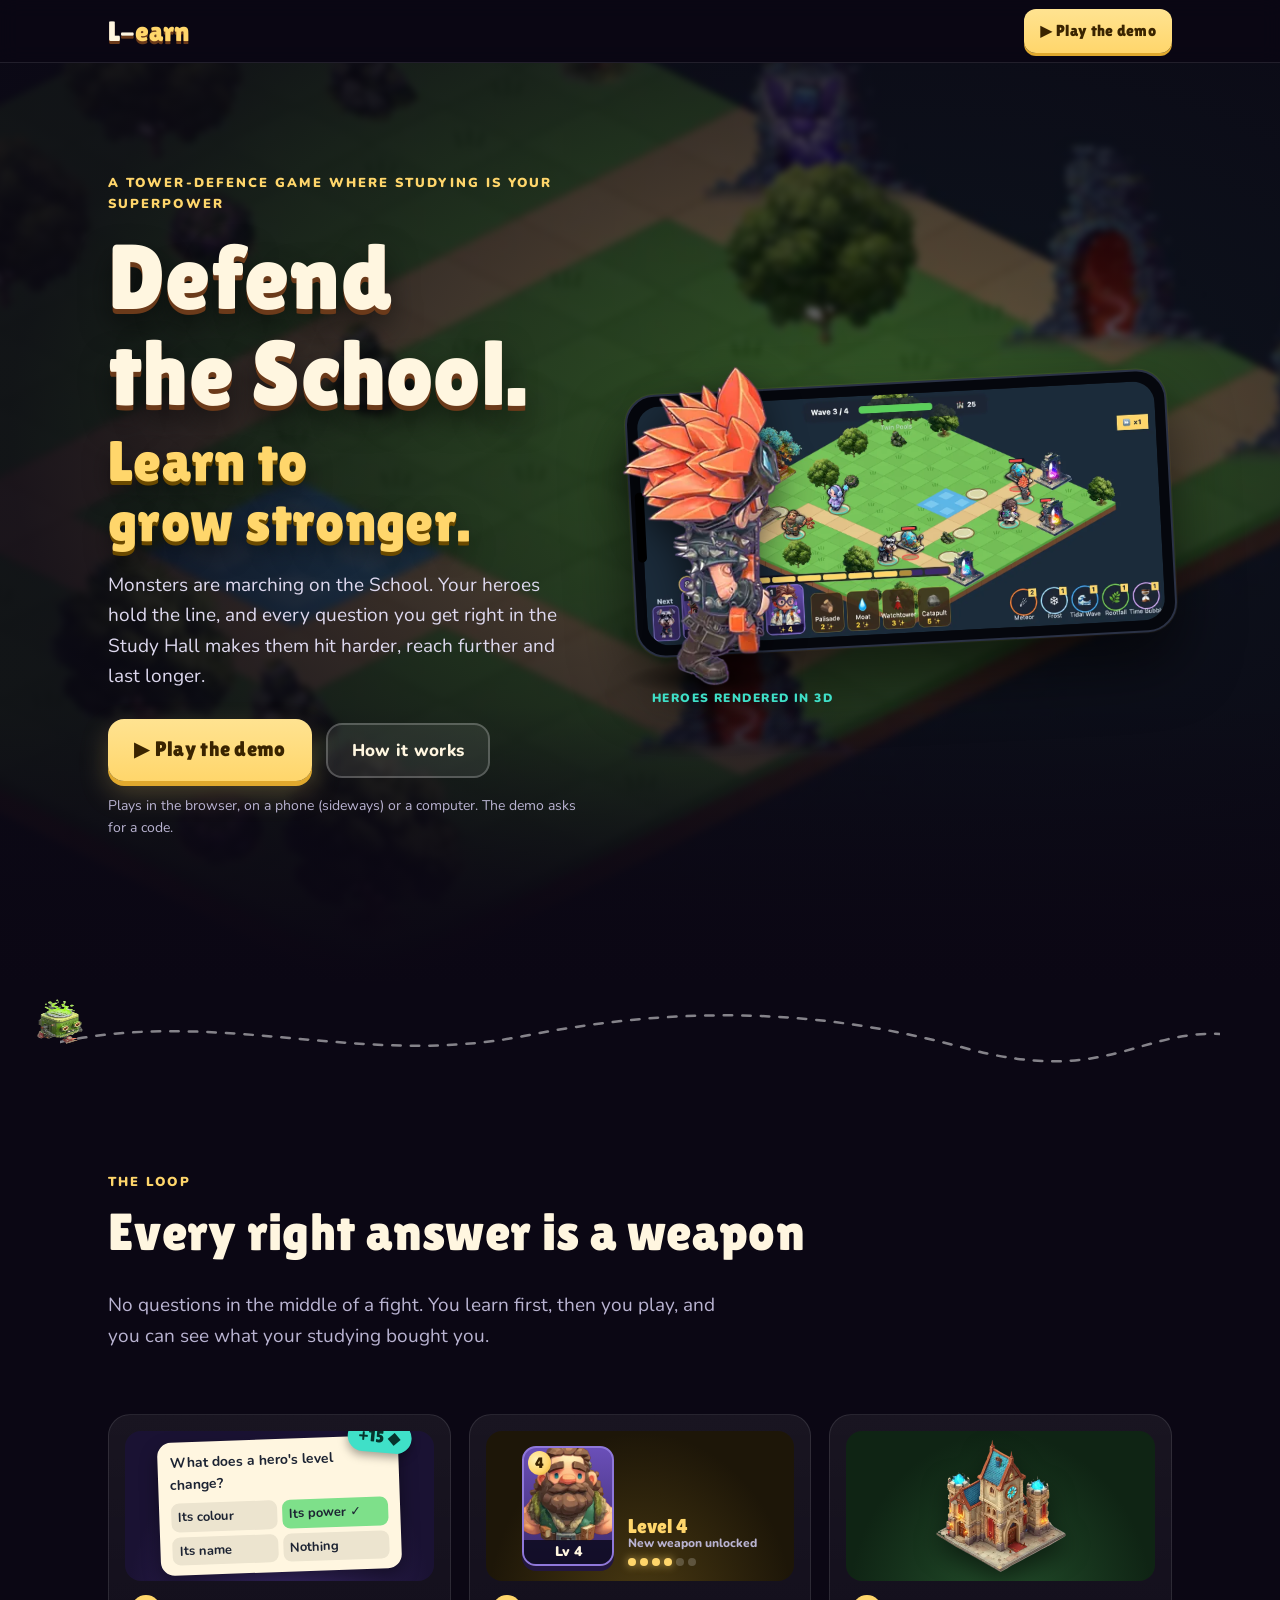
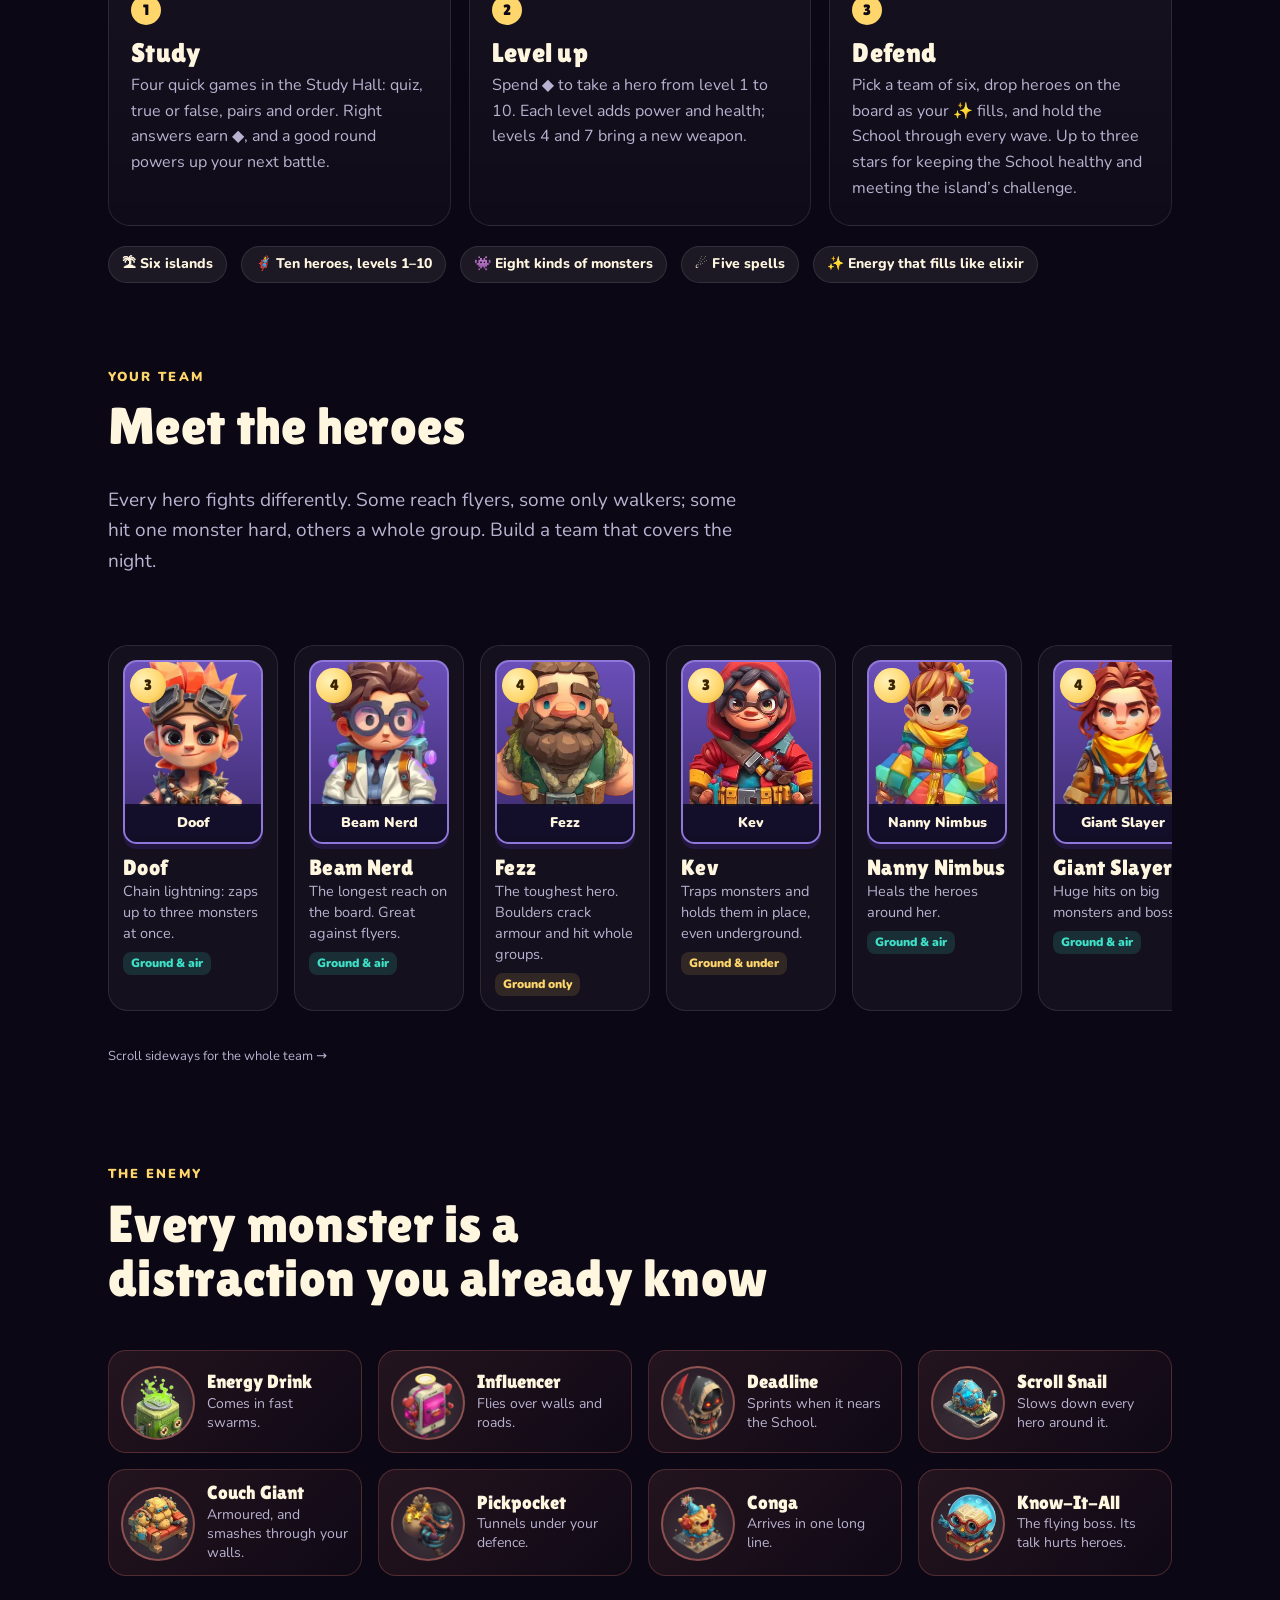
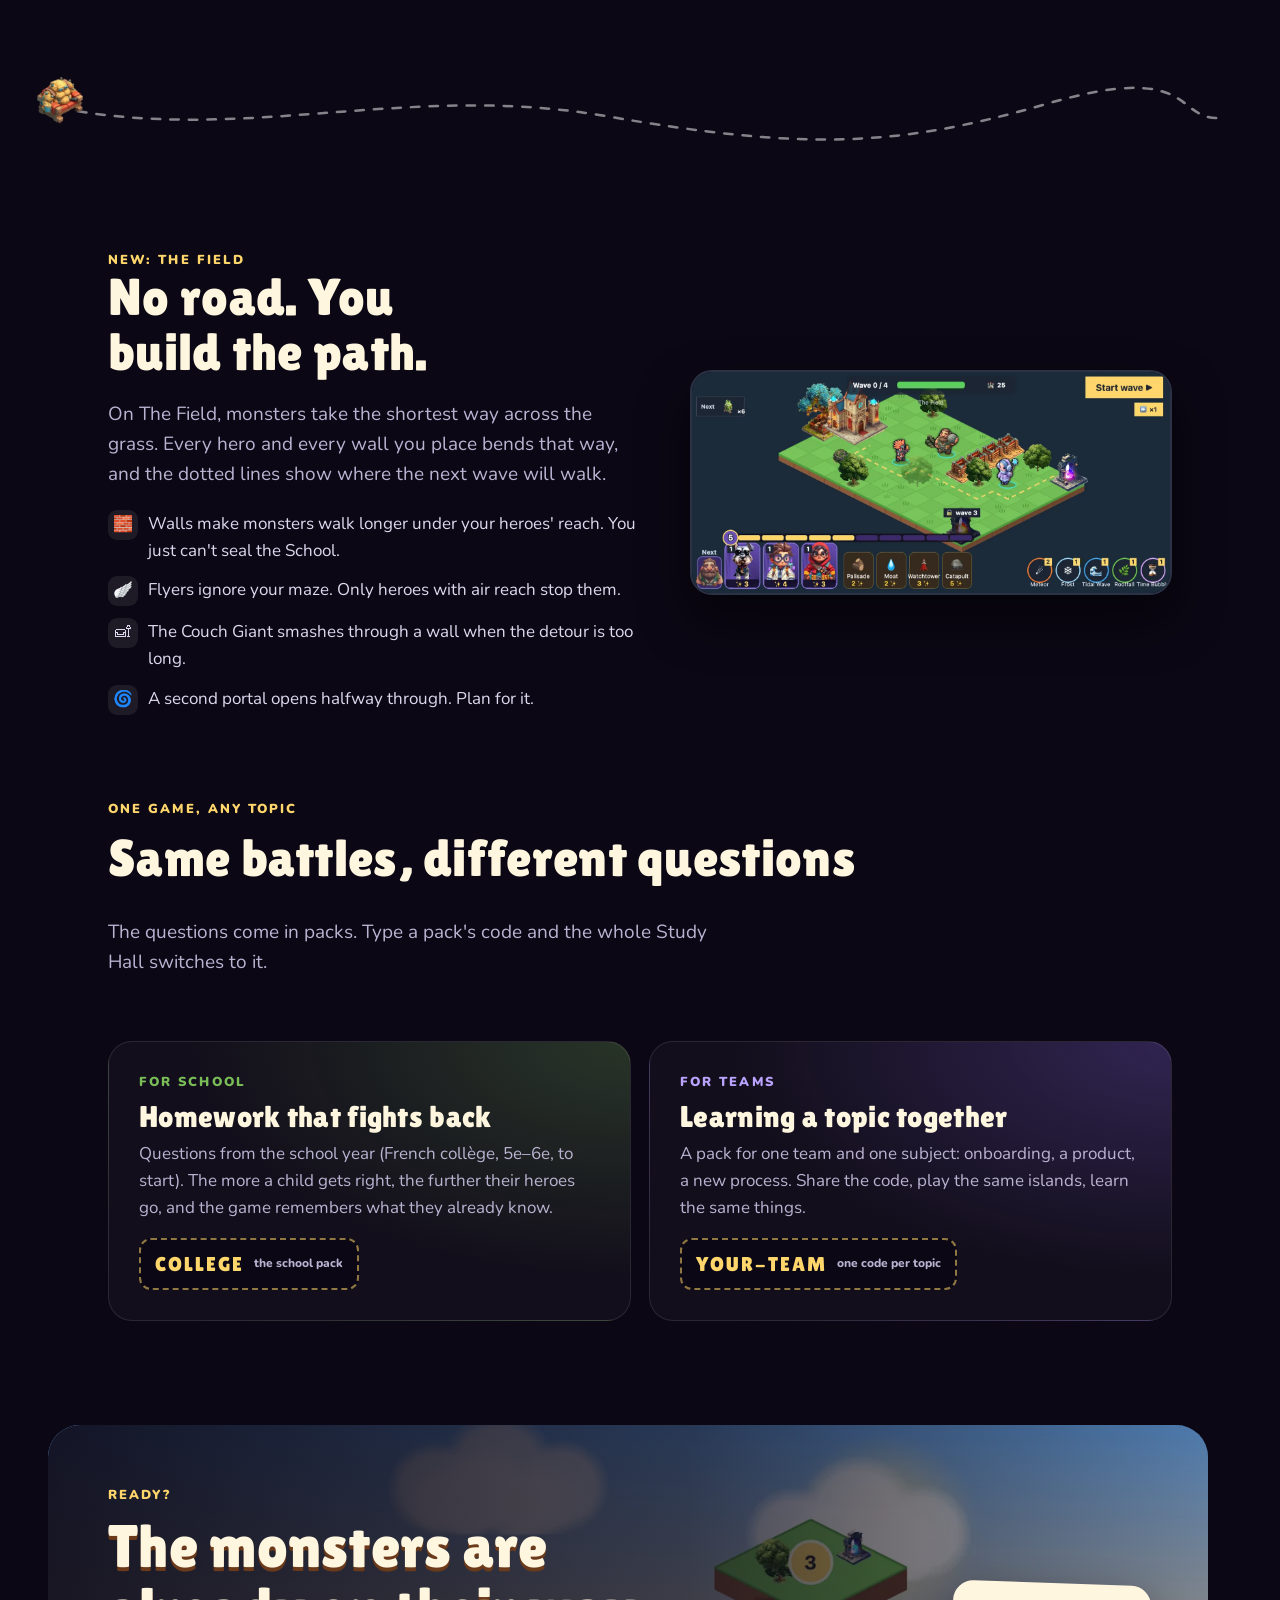
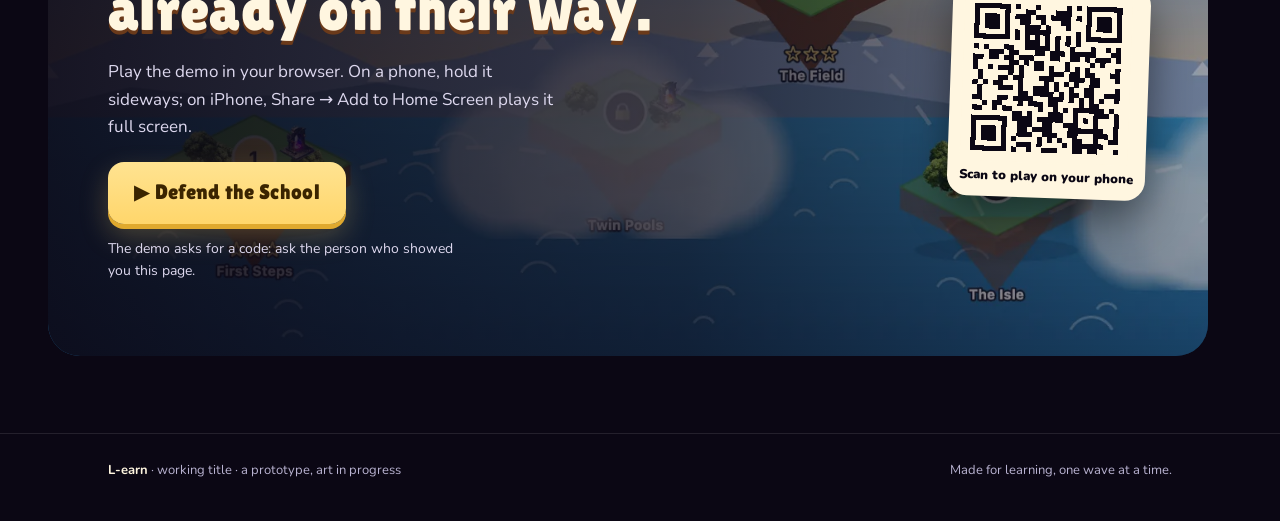
==== welcome/index.html @ 2624ddac "Publish 55d7682" ====
<!doctype html>
<html lang="en">
<head>
<meta charset="utf-8">
<meta name="viewport" content="width=device-width, initial-scale=1, viewport-fit=cover">
<title>L-earn</title>
<meta name="description" content="A tower-defence game where studying is your superpower: answer questions, level up your heroes, defend the School.">
<meta name="theme-color" content="#0b0714">
<meta property="og:title" content="L-earn · Defend the School">
<meta property="og:description" content="A tower-defence game where every right answer makes your heroes stronger.">
<meta property="og:image" content="https://snluthi.github.io/l-earn-play/welcome/img/battle.webp">
<meta property="og:type" content="website">
<link rel="icon" href="../icons/icon-192.png">
<link rel="apple-touch-icon" href="../icons/icon-180.png">
<link rel="preconnect" href="https://fonts.googleapis.com">
<link rel="preconnect" href="https://fonts.gstatic.com" crossorigin>
<link rel="stylesheet" href="https://fonts.googleapis.com/css2?family=Lilita+One&family=Nunito:wght@400;600;800;900&display=swap">
<style>
:root {
  color-scheme: dark;
  --night: #0b0714; --plum: #170e2c; --plum-2: #22163f; --panel: rgba(29, 36, 51, .86); --line: rgba(255, 255, 255, .1);
  --gold: #ffd66b; --gold-deep: #e0a92e; --cream: #fff6e0; --muted: #b9b3d1; --violet: #6a4fb8; --violet-deep: #3b2a6b;
  --teal: #3fe0c8; --coral: #ff8a7a; --grass: #79bd57;
  --display: 'Lilita One', 'Arial Rounded MT Bold', 'Trebuchet MS', system-ui, sans-serif;
  --body: 'Nunito', system-ui, -apple-system, 'Segoe UI', sans-serif;
  --gutter: clamp(16px, 4vw, 48px);
  --max: 1160px;
}
* { box-sizing: border-box; }
html { scroll-behavior: smooth; }
body { margin: 0; background: var(--night); color: var(--cream); font-family: var(--body); font-size: 17px; line-height: 1.6; -webkit-font-smoothing: antialiased; overflow-x: hidden; }
img { max-width: 100%; display: block; }
a { color: inherit; }
:focus-visible { outline: 3px solid var(--teal); outline-offset: 3px; border-radius: 8px; }
.wrap { max-width: var(--max); margin: 0 auto; padding-inline: var(--gutter); }
h1, h2, h3 { font-family: var(--display); font-weight: 400; letter-spacing: .3px; line-height: 1.05; margin: 0; text-wrap: balance; }
h2 { font-size: clamp(32px, 5vw, 52px); }
.eyebrow { font-size: 13px; font-weight: 900; letter-spacing: .16em; text-transform: uppercase; color: var(--gold); }
.lede { color: var(--muted); max-width: 58ch; font-size: clamp(16px, 1.6vw, 19px); }

/* Buttons: the game's gold button with its pressed edge. */
.btn { display: inline-flex; align-items: center; gap: 10px; font-family: var(--display); font-size: 21px; letter-spacing: .3px; color: #3a2400; text-decoration: none;
       background: linear-gradient(#ffe391, var(--gold)); border-radius: 16px; padding: 14px 26px; box-shadow: 0 5px 0 var(--gold-deep), 0 12px 28px rgba(255, 214, 107, .25); transition: transform .12s, box-shadow .12s; }
.btn:hover { transform: translateY(-2px); box-shadow: 0 7px 0 var(--gold-deep), 0 16px 32px rgba(255, 214, 107, .32); }
.btn:active { transform: translateY(3px); box-shadow: 0 2px 0 var(--gold-deep); }
.btn.ghost { background: rgba(255, 255, 255, .08); color: var(--cream); box-shadow: inset 0 0 0 2px rgba(255, 255, 255, .22); font-family: var(--body); font-weight: 800; font-size: 17px; }
.btn.ghost:hover { background: rgba(255, 255, 255, .14); }
.btn.small { font-size: 16px; padding: 9px 16px; border-radius: 12px; box-shadow: 0 3px 0 var(--gold-deep); }

/* Top bar */
.bar { position: sticky; top: env(safe-area-inset-top, 0px); z-index: 20; background: rgba(11, 7, 20, .72); backdrop-filter: blur(10px); -webkit-backdrop-filter: blur(10px); border-bottom: 1px solid var(--line); }
.bar .wrap { display: flex; align-items: center; justify-content: space-between; height: 62px; }
.logo { font-family: var(--display); font-size: 28px; color: var(--cream); text-decoration: none; text-shadow: 0 3px 0 #6b3a1a; }
.logo span { color: var(--gold); }

/* Hero */
.hero { position: relative; overflow: hidden; isolation: isolate; }
.hero::before { content: ''; position: absolute; inset: -20px; z-index: -2; background: url(img/world.webp) center 30% / cover; filter: blur(3px) saturate(1.1) brightness(.5); transform: scale(1.04); }
.hero::after { content: ''; position: absolute; inset: 0; z-index: -1; background: radial-gradient(ellipse at 70% 40%, rgba(11, 7, 20, .1), rgba(11, 7, 20, .85) 70%), linear-gradient(to bottom, transparent 70%, var(--night)); }
.hero .wrap { display: grid; grid-template-columns: minmax(0, 1fr) minmax(0, 1.15fr); gap: clamp(24px, 4vw, 56px); align-items: center; padding-block: clamp(48px, 9vw, 110px) clamp(72px, 10vw, 130px); }
.hero h1 { font-size: clamp(46px, 7.4vw, 92px); color: var(--cream); text-shadow: 0 5px 0 #6b3a1a, 0 14px 30px rgba(0, 0, 0, .55); }
.hero h1 em { font-style: normal; color: var(--gold); display: block; font-size: .62em; margin-top: .18em; text-shadow: 0 4px 0 #6b4a00, 0 10px 24px rgba(0, 0, 0, .5); }
.hero .lede { margin: 18px 0 28px; color: #ddd8ee; }
.ctas { display: flex; flex-wrap: wrap; gap: 14px; align-items: center; }
.note { margin-top: 14px; font-size: 14px; color: var(--muted); }
.stage { position: relative; }
.device { position: relative; border-radius: 30px; padding: 10px; background: #05070d; border: 2px solid #2b3246; box-shadow: 0 30px 60px rgba(0, 0, 0, .55), 0 0 0 1px rgba(255, 214, 107, .08); transform: rotate(-3deg); }
.device img { border-radius: 22px; width: 100%; height: auto; aspect-ratio: 1688 / 780; object-fit: cover; }
.device .notch { position: absolute; left: 4px; top: 50%; width: 9px; height: 70px; transform: translateY(-50%); border-radius: 6px; background: #000; }
.turn { position: absolute; left: -6%; bottom: -16%; width: clamp(110px, 18vw, 210px); aspect-ratio: 300 / 482; filter: drop-shadow(0 16px 18px rgba(0, 0, 0, .55)); }
.turn img { width: 100%; height: 100%; object-fit: contain; object-position: bottom; }
.turn::after { content: ''; position: absolute; left: 12%; right: 12%; bottom: -2%; height: 9%; border-radius: 50%; background: radial-gradient(rgba(0, 0, 0, .55), transparent 70%); z-index: -1; }
.badge3d { position: absolute; left: 4%; bottom: -24%; font-size: 12px; font-weight: 900; letter-spacing: .12em; text-transform: uppercase; color: var(--teal); white-space: nowrap; }

/* The monster route between sections: a dotted path, an Energy Drink walking it. */
.route { position: relative; height: 90px; margin-block: 8px; }
.route svg { position: absolute; inset: 0; width: 100%; height: 100%; }
.route path { fill: none; stroke: rgba(255, 255, 255, .5); stroke-width: 2.5; stroke-dasharray: 7 9; stroke-linecap: round; }
.route .walker { position: absolute; top: 50%; left: 0; width: 46px; transform: translate(-50%, -78%); animation: walk 14s linear infinite; }
.route .walker img { animation: hop .5s ease-in-out infinite alternate; }
@keyframes walk { from { left: -5%; } to { left: 105%; } }
@keyframes hop { from { transform: translateY(0) rotate(-4deg); } to { transform: translateY(-6px) rotate(4deg); } }

section { padding-block: clamp(40px, 7vw, 84px); }
section, #top { scroll-margin-top: 70px; }
.head { display: grid; gap: 12px; margin-bottom: clamp(26px, 4vw, 44px); }

/* The loop */
.loop { display: grid; grid-template-columns: repeat(3, minmax(0, 1fr)); gap: 18px; counter-reset: step; }
.step { position: relative; background: linear-gradient(180deg, rgba(255, 255, 255, .06), rgba(255, 255, 255, .02)); border: 1px solid var(--line); border-radius: 22px; padding: 22px 22px 24px; overflow: hidden; }
.step .num { font-family: var(--display); font-size: 15px; color: var(--night); background: var(--gold); width: 30px; height: 30px; border-radius: 50%; display: grid; place-items: center; }
.step h3 { font-size: 27px; margin: 14px 0 6px; }
.step p { margin: 0; color: var(--muted); font-size: 16px; }
.step .art { height: 150px; margin: -6px -6px 14px; border-radius: 16px; display: grid; place-items: center; position: relative; overflow: hidden; }
.art.study { background: radial-gradient(ellipse at 50% 120%, #3b2a6b, #1a1233 70%); }
.art.level { background: radial-gradient(ellipse at 50% 120%, #4a3a12, #1d1608 70%); }
.art.defend { background: radial-gradient(ellipse at 50% 120%, #24502c, #0f2414 70%); }
.qcard { position: relative; width: 78%; background: var(--cream); color: #1d2433; border-radius: 14px; padding: 10px 12px; box-shadow: 0 8px 18px rgba(0, 0, 0, .4); transform: rotate(-2deg); font-size: 13px; }
.qcard b { display: block; font-size: 14px; margin-bottom: 6px; }
.qcard .opts { display: grid; grid-template-columns: 1fr 1fr; gap: 5px; }
.qcard .opts span { background: #ece4cf; border-radius: 8px; padding: 4px 7px; font-weight: 700; }
.qcard .opts .ok { background: #7ee08a; }
.gain { position: absolute; right: -14px; top: -14px; font-family: var(--display); font-size: 17px; color: #06332c; background: var(--teal); border-radius: 999px; padding: 2px 11px; transform: rotate(7deg); box-shadow: 0 4px 10px rgba(0, 0, 0, .35); }
.lvl { display: flex; align-items: flex-end; gap: 14px; }
.lvl .card { width: 92px; }
.pips { display: flex; gap: 4px; margin-top: 8px; }
.pips i { width: 8px; height: 8px; border-radius: 50%; background: rgba(255, 255, 255, .2); }
.pips i.on { background: var(--gold); box-shadow: 0 0 8px rgba(255, 214, 107, .7); }
.up { font-family: var(--display); color: var(--gold); font-size: 20px; line-height: 1.1; }
.up small { display: block; font-family: var(--body); font-weight: 800; font-size: 12px; color: var(--muted); }
.art.defend img { height: 132px; width: auto; filter: drop-shadow(0 10px 12px rgba(0, 0, 0, .5)); }
.facts { display: flex; flex-wrap: wrap; gap: 10px 14px; margin-top: 20px; }
.chip { display: inline-flex; align-items: center; gap: 7px; font-size: 14px; font-weight: 800; background: rgba(255, 255, 255, .07); border: 1px solid var(--line); border-radius: 999px; padding: 6px 13px; }

/* Cards, as in the game: portrait in a violet frame, ✨ cost gem, level band. */
.card { position: relative; aspect-ratio: 64 / 84; border-radius: 14px; background: linear-gradient(#6a4fb8, #3b2a6b); border: 2.5px solid #8f78da; overflow: hidden; box-shadow: 0 5px 0 #22163f; }
.card img { position: absolute; left: 50%; bottom: 20%; height: 86%; width: auto; max-width: none; transform: translateX(-50%); }
.card .band { position: absolute; left: 0; right: 0; bottom: 0; height: 21%; background: rgba(12, 10, 30, .86); display: grid; place-items: center; font-weight: 900; font-size: clamp(11px, 1.1vw, 14px); }
.card .gem { position: absolute; left: 4%; top: 3%; width: 26%; aspect-ratio: 1; border-radius: 50%; background: radial-gradient(circle at 35% 35%, #fff2b8, var(--gold) 60%, var(--gold-deep)); color: #3a2400; font-family: var(--display); display: grid; place-items: center; font-size: clamp(11px, 1.2vw, 15px); z-index: 1; }

/* Heroes rail */
.rail { display: grid; grid-auto-flow: column; grid-auto-columns: minmax(170px, 1fr); gap: 16px; overflow-x: auto; scroll-snap-type: x mandatory; padding: 6px 2px 22px; scrollbar-width: thin; scrollbar-color: var(--violet) transparent; }
.hero-card { scroll-snap-align: start; background: rgba(255, 255, 255, .04); border: 1px solid var(--line); border-radius: 20px; padding: 14px; transition: transform .18s, background .18s; }
.hero-card:hover { transform: translateY(-6px); background: rgba(255, 255, 255, .07); }
.hero-card h3 { font-size: 22px; margin: 12px 0 2px; }
.hero-card p { margin: 0; font-size: 14.5px; color: var(--muted); line-height: 1.45; }
.reach { display: inline-block; margin-top: 8px; font-size: 12px; font-weight: 900; border-radius: 8px; padding: 2px 8px; background: rgba(63, 224, 200, .14); color: var(--teal); }
.reach.ground { background: rgba(255, 214, 107, .12); color: var(--gold); }
.hint { font-size: 13px; color: var(--muted); }

/* Monsters */
.monsters { display: grid; grid-template-columns: repeat(4, minmax(0, 1fr)); gap: 16px; }
.mon { display: grid; grid-template-columns: 74px 1fr; gap: 12px; align-items: center; background: linear-gradient(135deg, rgba(255, 138, 122, .1), rgba(255, 138, 122, .02)); border: 1px solid rgba(255, 138, 122, .22); border-radius: 18px; padding: 12px; }
.mon .pic { width: 74px; height: 74px; border-radius: 50%; background: radial-gradient(circle at 50% 70%, rgba(255, 255, 255, .14), rgba(255, 255, 255, .03)); border: 2px solid rgba(255, 138, 122, .45); display: grid; place-items: center; overflow: hidden; }
.mon .pic img { width: 86%; height: 86%; object-fit: contain; }
.mon b { font-family: var(--display); font-weight: 400; font-size: 19px; display: block; line-height: 1.1; }
.mon span { font-size: 14px; color: var(--muted); line-height: 1.35; display: block; margin-top: 3px; }

/* Feature split */
.split { display: grid; grid-template-columns: minmax(0, 1.1fr) minmax(0, 1fr); gap: clamp(24px, 4vw, 56px); align-items: center; }
.split.flip { grid-template-columns: minmax(0, 1fr) minmax(0, 1.1fr); }
.shot { border-radius: 22px; overflow: hidden; border: 2px solid #2b3246; box-shadow: 0 24px 48px rgba(0, 0, 0, .5); }
.shot img { width: 100%; height: auto; aspect-ratio: 1688 / 780; object-fit: cover; }
.ticks { list-style: none; padding: 0; margin: 20px 0 0; display: grid; gap: 12px; }
.ticks li { display: grid; grid-template-columns: 30px 1fr; gap: 10px; align-items: start; color: #ddd8ee; }
.ticks li i { font-style: normal; width: 30px; height: 30px; border-radius: 9px; background: rgba(255, 255, 255, .08); display: grid; place-items: center; font-size: 16px; }

/* Topics */
.topics { display: grid; grid-template-columns: repeat(2, minmax(0, 1fr)); gap: 18px; }
.topic { border-radius: 24px; padding: clamp(20px, 3vw, 30px); border: 1px solid var(--line); position: relative; overflow: hidden; }
.topic.kids { background: radial-gradient(ellipse at 100% 0%, rgba(121, 189, 87, .22), transparent 60%), rgba(255, 255, 255, .03); }
.topic.teams { background: radial-gradient(ellipse at 100% 0%, rgba(106, 79, 184, .35), transparent 60%), rgba(255, 255, 255, .03); }
.topic h3 { font-size: 30px; margin: 8px 0 8px; }
.topic p { color: var(--muted); margin: 0 0 16px; }
.code { display: inline-flex; align-items: center; gap: 10px; font-family: var(--display); font-size: 20px; letter-spacing: 2px; background: var(--night); border: 2px dashed rgba(255, 214, 107, .55); color: var(--gold); border-radius: 12px; padding: 8px 14px; }
.code small { font-family: var(--body); font-weight: 800; letter-spacing: 0; font-size: 12px; color: var(--muted); }

/* Final call */
.final { position: relative; isolation: isolate; overflow: hidden; border-radius: 32px; margin-inline: var(--gutter); margin-block: 20px clamp(40px, 6vw, 80px); max-width: calc(var(--max) - 0px); }
.final::before { content: ''; position: absolute; inset: 0; z-index: -2; background: url(img/map.webp) center / cover; }
.final::after { content: ''; position: absolute; inset: 0; z-index: -1; background: linear-gradient(90deg, rgba(11, 7, 20, .92) 0%, rgba(11, 7, 20, .72) 55%, rgba(11, 7, 20, .35) 100%); }
.final-in { display: grid; grid-template-columns: minmax(0, 1fr) auto; gap: 28px; align-items: center; padding: clamp(28px, 5vw, 60px); }
.final h2 { font-size: clamp(34px, 5.4vw, 60px); text-shadow: 0 4px 0 #6b3a1a; }
.final p { color: #ddd8ee; max-width: 46ch; }
.qr { background: var(--cream); color: var(--night); border-radius: 20px; padding: 12px 12px 10px; text-align: center; box-shadow: 0 18px 40px rgba(0, 0, 0, .45); transform: rotate(2deg); }
.qr img { width: 168px; height: 168px; image-rendering: pixelated; }
.qr span { display: block; font-weight: 900; font-size: 13px; margin-top: 4px; }
footer { color: var(--muted); font-size: 13px; padding-block: 26px 40px; border-top: 1px solid var(--line); }
footer .wrap { display: flex; flex-wrap: wrap; gap: 8px 20px; justify-content: space-between; }

@media (max-width: 900px) {
  .hero .wrap, .split, .split.flip, .final-in { grid-template-columns: minmax(0, 1fr); }
  .stage { margin: 10px 4% 70px; }
  .loop { grid-template-columns: minmax(0, 1fr); }
  .monsters { grid-template-columns: repeat(2, minmax(0, 1fr)); }
  .topics { grid-template-columns: minmax(0, 1fr); }
  .final-in { text-align: left; }
  .qr { justify-self: start; }
  .split .shot { order: -1; }
}
@media (max-width: 520px) {
  body { font-size: 16px; }
  .hero .wrap { padding-bottom: 36px; }
  .stage { margin-bottom: 52px; }
  .route { height: 70px; }
  .mon { grid-template-columns: minmax(0, 1fr); justify-items: center; align-content: start; text-align: center; padding: 14px 10px; }
  .mon .pic { width: 64px; height: 64px; }
  .rail { grid-auto-columns: 62%; }
  .bar .btn.small { font-size: 14px; padding: 8px 12px; }
  .device { transform: rotate(-2deg); }
}
@media (prefers-reduced-motion: reduce) {
  html { scroll-behavior: auto; }
  .route .walker, .route .walker img { animation: none; }
  .route .walker { left: 50%; }
  .btn, .hero-card { transition: none; }
}
</style>
</head>
<body>

<header class="bar">
  <div class="wrap">
    <a class="logo" href="#top" aria-label="L-earn, back to top">L-<span>earn</span></a>
    <a class="btn small" href="../">▶ Play the demo</a>
  </div>
</header>

<main id="top">
  <div class="hero">
    <div class="wrap">
      <div>
        <div class="eyebrow">A tower-defence game where studying is your superpower</div>
        <h1 style="margin-top:14px">Defend the School.<em>Learn to grow stronger.</em></h1>
        <p class="lede">Monsters are marching on the School. Your heroes hold the line, and every question you get right in the Study Hall makes them hit harder, reach further and last longer.</p>
        <div class="ctas">
          <a class="btn" href="../">▶ Play the demo</a>
          <a class="btn ghost" href="#loop">How it works</a>
        </div>
        <p class="note">Plays in the browser, on a phone (sideways) or a computer. The demo asks for a code.</p>
      </div>
      <div class="stage">
        <div class="device"><span class="notch"></span><img src="img/battle.webp" alt="A battle on Twin Pools: the School and the Tree of Knowledge on the left, heroes on the road, monsters coming out of two portals, hero cards and spells along the bottom" width="1400" height="647"></div>
        <div class="turn" aria-hidden="true"><img id="doof" src="img/doof_045.webp" alt=""></div>
        <div class="badge3d">Heroes rendered in 3D</div>
      </div>
    </div>
  </div>

  <div class="route wrap" aria-hidden="true">
    <svg viewBox="0 0 1000 90" preserveAspectRatio="none"><path d="M0 52 C 140 18, 260 78, 400 46 S 660 20, 780 58 S 930 40, 1000 44"/></svg>
    <div class="walker"><img src="img/mon_energydrink.webp" alt="" width="46" height="46"></div>
  </div>

  <section id="loop">
    <div class="wrap">
      <div class="head">
        <div class="eyebrow">The loop</div>
        <h2>Every right answer is a weapon</h2>
        <p class="lede">No questions in the middle of a fight. You learn first, then you play, and you can see what your studying bought you.</p>
      </div>
      <div class="loop">
        <article class="step">
          <div class="art study" aria-hidden="true">
            <div class="qcard"><span class="gain">+15 ◆</span><b>What does a hero's level change?</b><div class="opts"><span>Its colour</span><span class="ok">Its power ✓</span><span>Its name</span><span>Nothing</span></div></div>
          </div>
          <span class="num">1</span>
          <h3>Study</h3>
          <p>Four quick games in the Study Hall: quiz, true or false, pairs and order. Right answers earn ◆, and a good round powers up your next battle.</p>
        </article>
        <article class="step">
          <div class="art level" aria-hidden="true">
            <div class="lvl">
              <div class="card"><span class="gem">4</span><img src="img/card_fezz.webp" alt=""><span class="band">Lv 4</span></div>
              <div><div class="up">Level 4<small>New weapon unlocked</small></div><div class="pips"><i class="on"></i><i class="on"></i><i class="on"></i><i class="on"></i><i></i><i></i></div></div>
            </div>
          </div>
          <span class="num">2</span>
          <h3>Level up</h3>
          <p>Spend ◆ to take a hero from level 1 to 10. Each level adds power and health; levels 4 and 7 bring a new weapon.</p>
        </article>
        <article class="step">
          <div class="art defend" aria-hidden="true"><img src="img/school.webp" alt=""></div>
          <span class="num">3</span>
          <h3>Defend</h3>
          <p>Pick a team of six, drop heroes on the board as your ✨ fills, and hold the School through every wave. Up to three stars for keeping the School healthy and meeting the island’s challenge.</p>
        </article>
      </div>
      <div class="facts">
        <span class="chip">🏝 Six islands</span><span class="chip">🦸 Ten heroes, levels 1–10</span><span class="chip">👾 Eight kinds of monsters</span><span class="chip">☄ Five spells</span><span class="chip">✨ Energy that fills like elixir</span>
      </div>
    </div>
  </section>

  <section id="heroes" style="padding-top:0">
    <div class="wrap">
      <div class="head">
        <div class="eyebrow">Your team</div>
        <h2>Meet the heroes</h2>
        <p class="lede">Every hero fights differently. Some reach flyers, some only walkers; some hit one monster hard, others a whole group. Build a team that covers the night.</p>
      </div>
      <div class="rail" tabindex="0" aria-label="Heroes, scroll sideways">
        <article class="hero-card"><div class="card"><span class="gem">3</span><img src="img/card_doof.webp" alt=""><span class="band">Doof</span></div><h3>Doof</h3><p>Chain lightning: zaps up to three monsters at once.</p><span class="reach">Ground &amp; air</span></article>
        <article class="hero-card"><div class="card"><span class="gem">4</span><img src="img/card_beamnerd.webp" alt=""><span class="band">Beam Nerd</span></div><h3>Beam Nerd</h3><p>The longest reach on the board. Great against flyers.</p><span class="reach">Ground &amp; air</span></article>
        <article class="hero-card"><div class="card"><span class="gem">4</span><img src="img/card_fezz.webp" alt=""><span class="band">Fezz</span></div><h3>Fezz</h3><p>The toughest hero. Boulders crack armour and hit whole groups.</p><span class="reach ground">Ground only</span></article>
        <article class="hero-card"><div class="card"><span class="gem">3</span><img src="img/card_kev.webp" alt=""><span class="band">Kev</span></div><h3>Kev</h3><p>Traps monsters and holds them in place, even underground.</p><span class="reach ground">Ground &amp; under</span></article>
        <article class="hero-card"><div class="card"><span class="gem">3</span><img src="img/card_nannynimbus.webp" alt=""><span class="band">Nanny Nimbus</span></div><h3>Nanny Nimbus</h3><p>Heals the heroes around her.</p><span class="reach">Ground &amp; air</span></article>
        <article class="hero-card"><div class="card"><span class="gem">4</span><img src="img/card_giantslayer.webp" alt=""><span class="band">Giant Slayer</span></div><h3>Giant Slayer</h3><p>Huge hits on big monsters and bosses.</p><span class="reach">Ground &amp; air</span></article>
        <article class="hero-card"><div class="card"><span class="gem">3</span><img src="img/card_winter.webp" alt=""><span class="band">Winter</span></div><h3>Winter</h3><p>Slows and freezes everything she hits.</p><span class="reach">Ground &amp; air</span></article>
        <article class="hero-card"><div class="card"><span class="gem">4</span><img src="img/card_strikedude.webp" alt=""><span class="band">Strike Dude</span></div><h3>Strike Dude</h3><p>Bowls through a whole line of monsters.</p><span class="reach ground">Ground only</span></article>
        <article class="hero-card"><div class="card"><span class="gem">3</span><img src="img/card_luna.webp" alt=""><span class="band">Luna</span></div><h3>Luna</h3><p>Fast, tough bites up close, and she digs after tunnellers.</p><span class="reach ground">Ground &amp; under</span></article>
      </div>
      <p class="hint">Scroll sideways for the whole team →</p>
    </div>
  </section>

  <section id="monsters" style="padding-top:0">
    <div class="wrap">
      <div class="head">
        <div class="eyebrow">The enemy</div>
        <h2>Every monster is a distraction you already know</h2>
      </div>
      <div class="monsters">
        <div class="mon"><span class="pic"><img src="img/mon_energydrink.webp" alt=""></span><div><b>Energy Drink</b><span>Comes in fast swarms.</span></div></div>
        <div class="mon"><span class="pic"><img src="img/mon_influencer.webp" alt=""></span><div><b>Influencer</b><span>Flies over walls and roads.</span></div></div>
        <div class="mon"><span class="pic"><img src="img/mon_deadline.webp" alt=""></span><div><b>Deadline</b><span>Sprints when it nears the School.</span></div></div>
        <div class="mon"><span class="pic"><img src="img/mon_scrollsnail.webp" alt=""></span><div><b>Scroll Snail</b><span>Slows down every hero around it.</span></div></div>
        <div class="mon"><span class="pic"><img src="img/mon_couchgiant.webp" alt=""></span><div><b>Couch Giant</b><span>Armoured, and smashes through your walls.</span></div></div>
        <div class="mon"><span class="pic"><img src="img/mon_pickpocket.webp" alt=""></span><div><b>Pickpocket</b><span>Tunnels under your defence.</span></div></div>
        <div class="mon"><span class="pic"><img src="img/mon_conga.webp" alt=""></span><div><b>Conga</b><span>Arrives in one long line.</span></div></div>
        <div class="mon"><span class="pic"><img src="img/mon_knowitall.webp" alt=""></span><div><b>Know-It-All</b><span>The flying boss. Its talk hurts heroes.</span></div></div>
      </div>
    </div>
  </section>

  <div class="route wrap" aria-hidden="true">
    <svg viewBox="0 0 1000 90" preserveAspectRatio="none"><path d="M0 40 C 160 76, 300 14, 470 48 S 720 80, 850 36 S 960 52, 1000 50"/></svg>
    <div class="walker" style="animation-duration:18s; animation-delay:-6s"><img src="img/mon_couchgiant.webp" alt="" width="46" height="46"></div>
  </div>

  <section id="field">
    <div class="wrap split">
      <div>
        <div class="eyebrow">New: The Field</div>
        <h2>No road. You build the path.</h2>
        <p class="lede">On The Field, monsters take the shortest way across the grass. Every hero and every wall you place bends that way, and the dotted lines show where the next wave will walk.</p>
        <ul class="ticks">
          <li><i>🧱</i>Walls make monsters walk longer under your heroes' reach. You just can't seal the School.</li>
          <li><i>🪽</i>Flyers ignore your maze. Only heroes with air reach stop them.</li>
          <li><i>🛋</i>The Couch Giant smashes through a wall when the detour is too long.</li>
          <li><i>🌀</i>A second portal opens halfway through. Plan for it.</li>
        </ul>
      </div>
      <figure class="shot" style="margin:0"><img src="img/field.webp" alt="The Field: heroes and four palisade walls on open grass, with dotted routes showing where monsters will walk around them" width="1400" height="647" loading="lazy"></figure>
    </div>
  </section>

  <section id="topics" style="padding-top:0">
    <div class="wrap">
      <div class="head">
        <div class="eyebrow">One game, any topic</div>
        <h2>Same battles, different questions</h2>
        <p class="lede">The questions come in packs. Type a pack's code and the whole Study Hall switches to it.</p>
      </div>
      <div class="topics">
        <div class="topic kids">
          <div class="eyebrow" style="color:var(--grass)">For school</div>
          <h3>Homework that fights back</h3>
          <p>Questions from the school year (French collège, 5e–6e, to start). The more a child gets right, the further their heroes go, and the game remembers what they already know.</p>
          <span class="code">COLLEGE <small>the school pack</small></span>
        </div>
        <div class="topic teams">
          <div class="eyebrow" style="color:#b9a3ff">For teams</div>
          <h3>Learning a topic together</h3>
          <p>A pack for one team and one subject: onboarding, a product, a new process. Share the code, play the same islands, learn the same things.</p>
          <span class="code">YOUR-TEAM <small>one code per topic</small></span>
        </div>
      </div>
    </div>
  </section>

  <div class="final">
    <div class="final-in">
      <div>
        <div class="eyebrow">Ready?</div>
        <h2 style="margin:10px 0 12px">The monsters are already on their way.</h2>
        <p>Play the demo in your browser. On a phone, hold it sideways; on iPhone, Share → Add to Home Screen plays it full screen.</p>
        <div class="ctas" style="margin-top:22px"><a class="btn" href="../">▶ Defend the School</a></div>
        <p class="note">The demo asks for a code: ask the person who showed you this page.</p>
      </div>
      <div class="qr"><img src="img/qr.png" alt="QR code that opens the L-earn demo" width="168" height="168"><span>Scan to play on your phone</span></div>
    </div>
  </div>
</main>

<footer>
  <div class="wrap"><span><b style="color:var(--cream)">L-earn</b> · working title · a prototype, art in progress</span><span>Made for learning, one wave at a time.</span></div>
</footer>

<script>
// Doof turns on the spot: eight renders of the 3D model, one every 45°.
(function () {
  var img = document.getElementById('doof');
  if (!img || matchMedia('(prefers-reduced-motion: reduce)').matches) return;
  var frames = ['000', '045', '090', '135', '180', '225', '270', '315'].map(function (h) { var i = new Image(); i.src = 'img/doof_' + h + '.webp'; return i.src; });
  var k = 1, paused = false;
  img.parentElement.addEventListener('mouseenter', function () { paused = true; });
  img.parentElement.addEventListener('mouseleave', function () { paused = false; });
  setInterval(function () { if (paused || document.hidden) return; k = (k + 1) % frames.length; img.src = frames[k]; }, 260);
})();
</script>
</body>
</html>
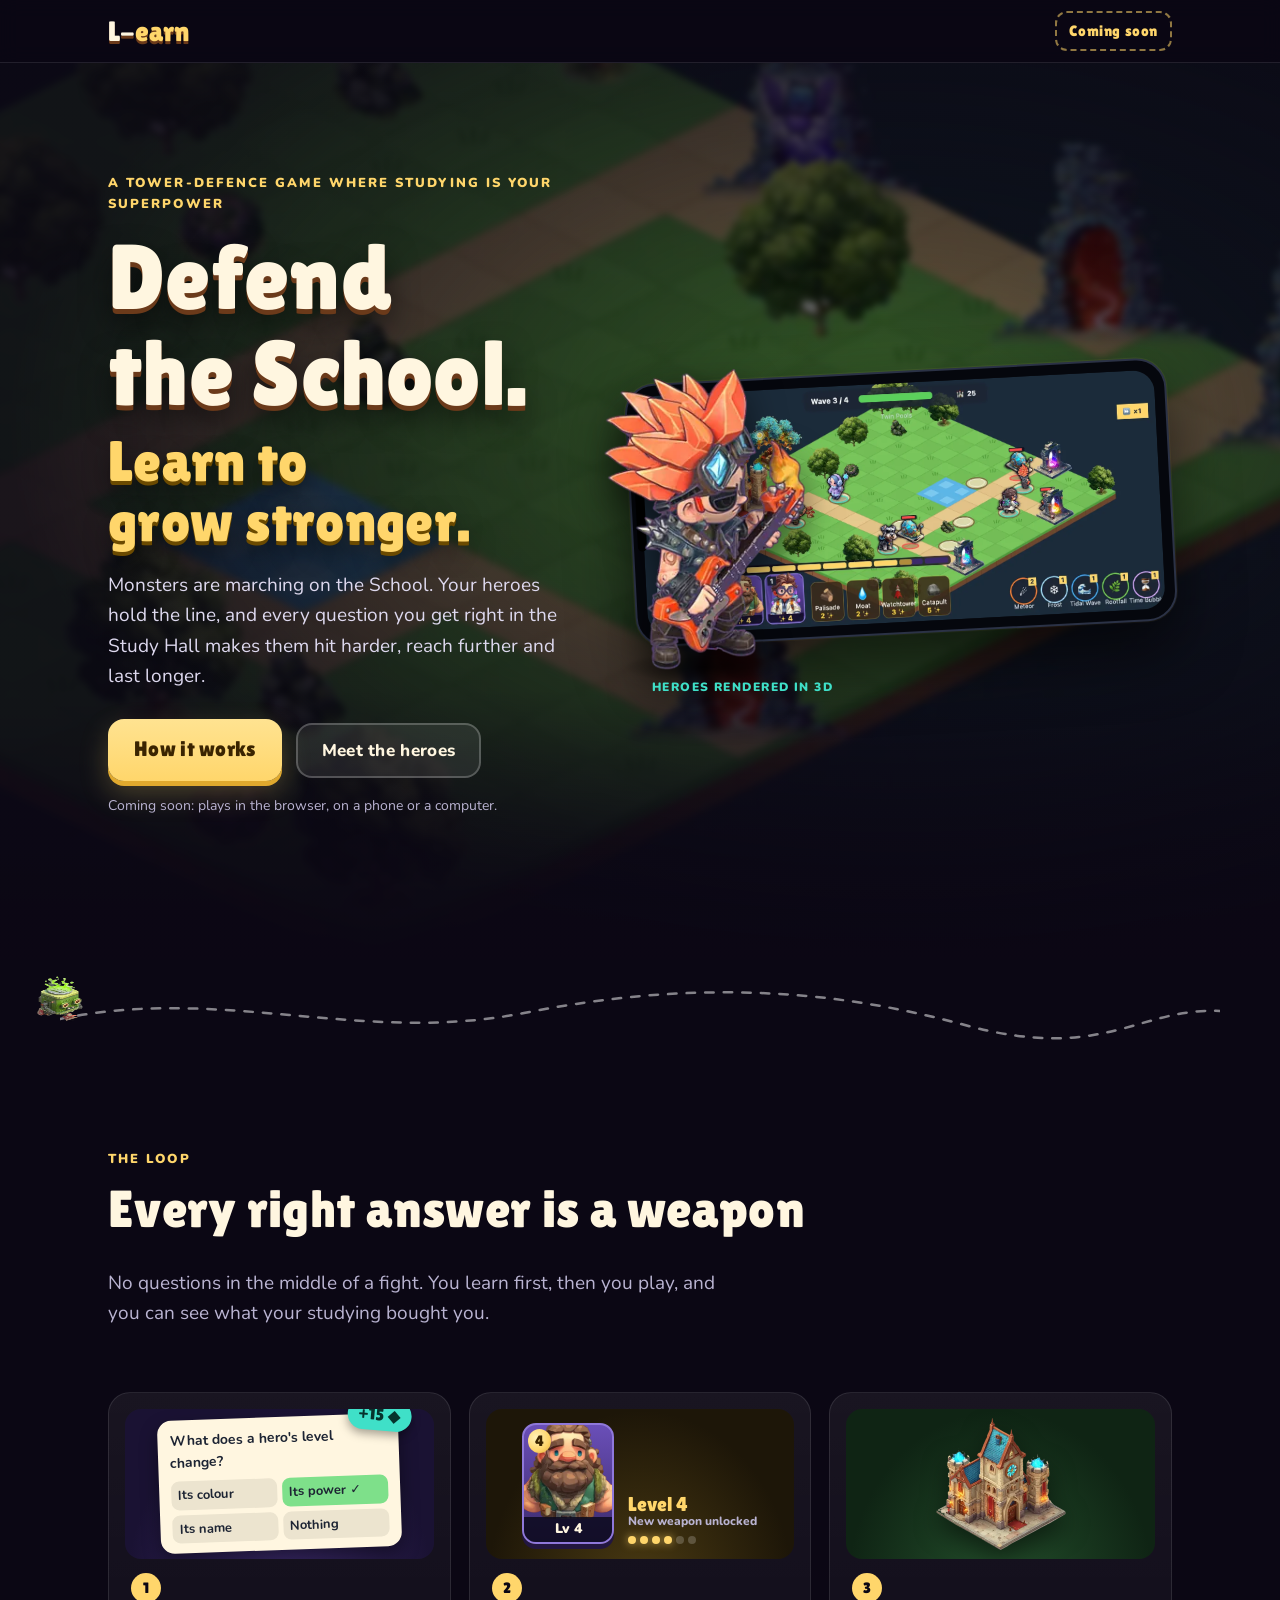
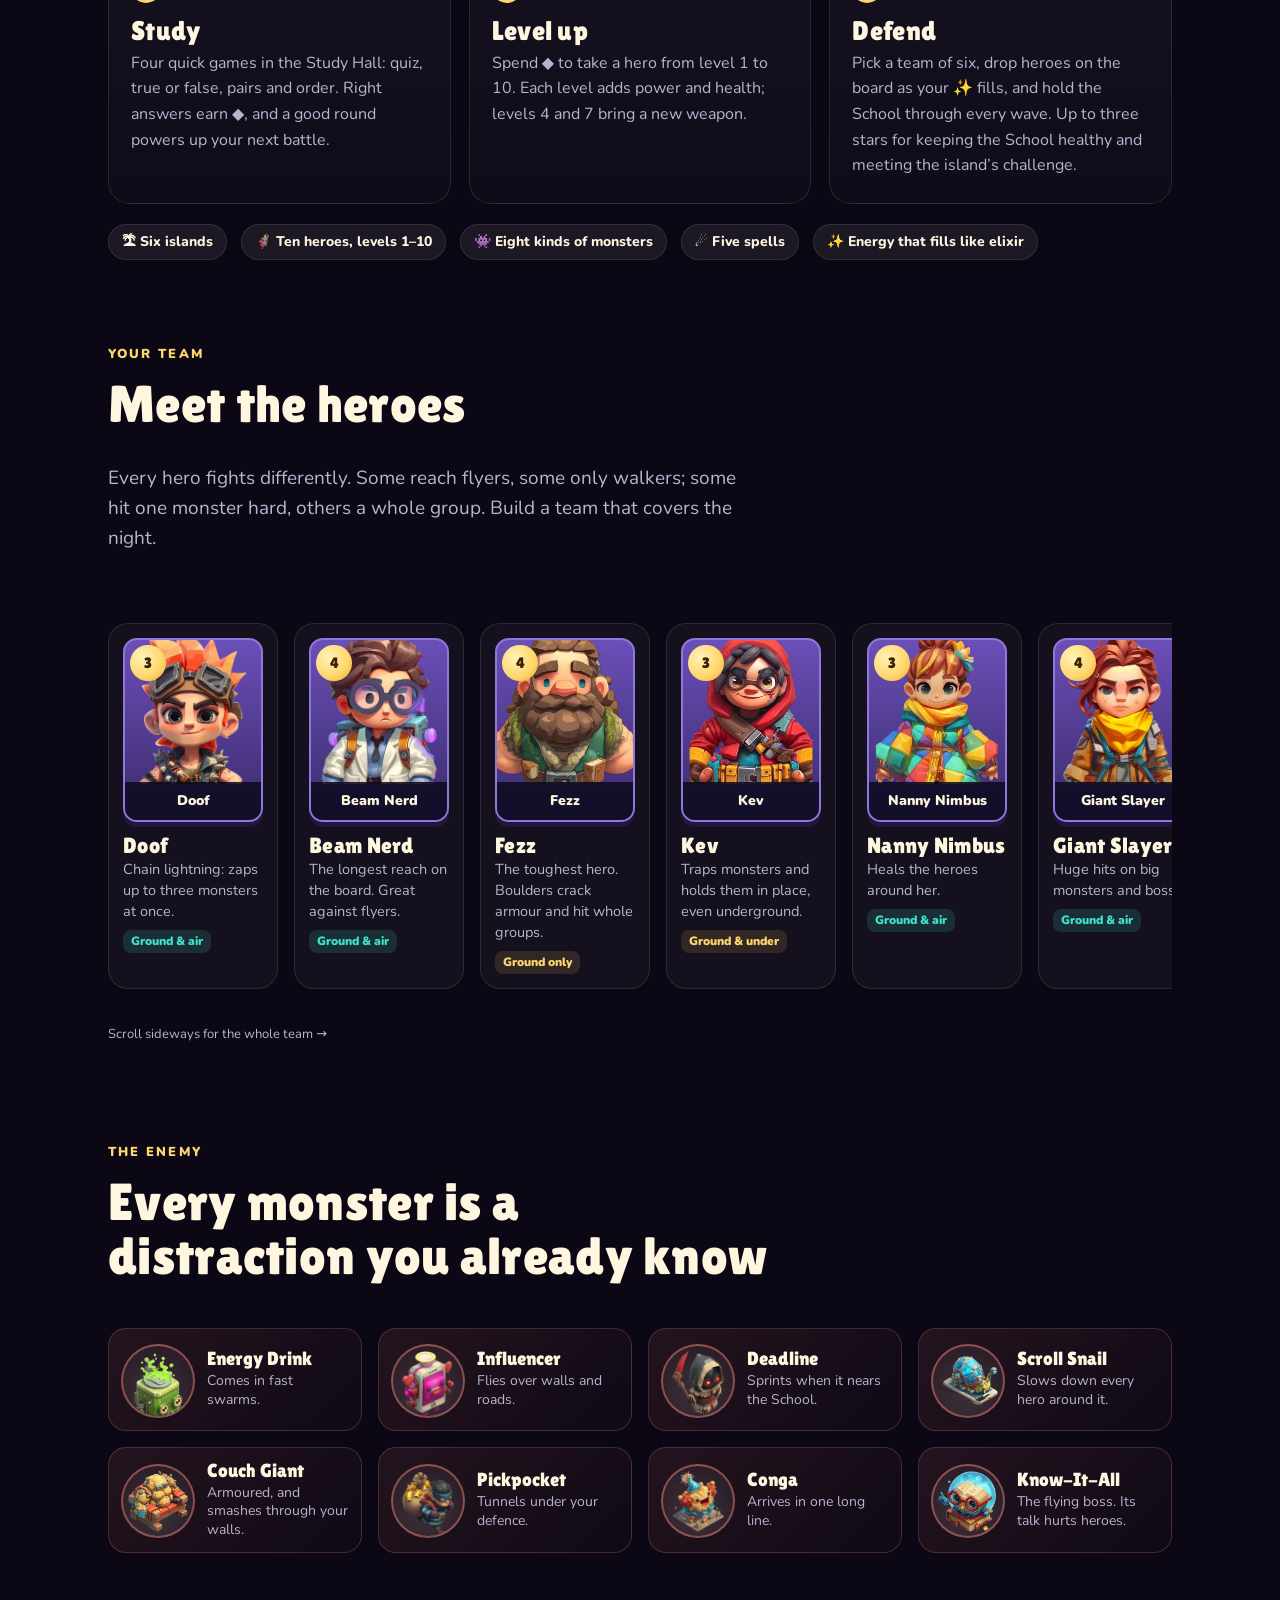
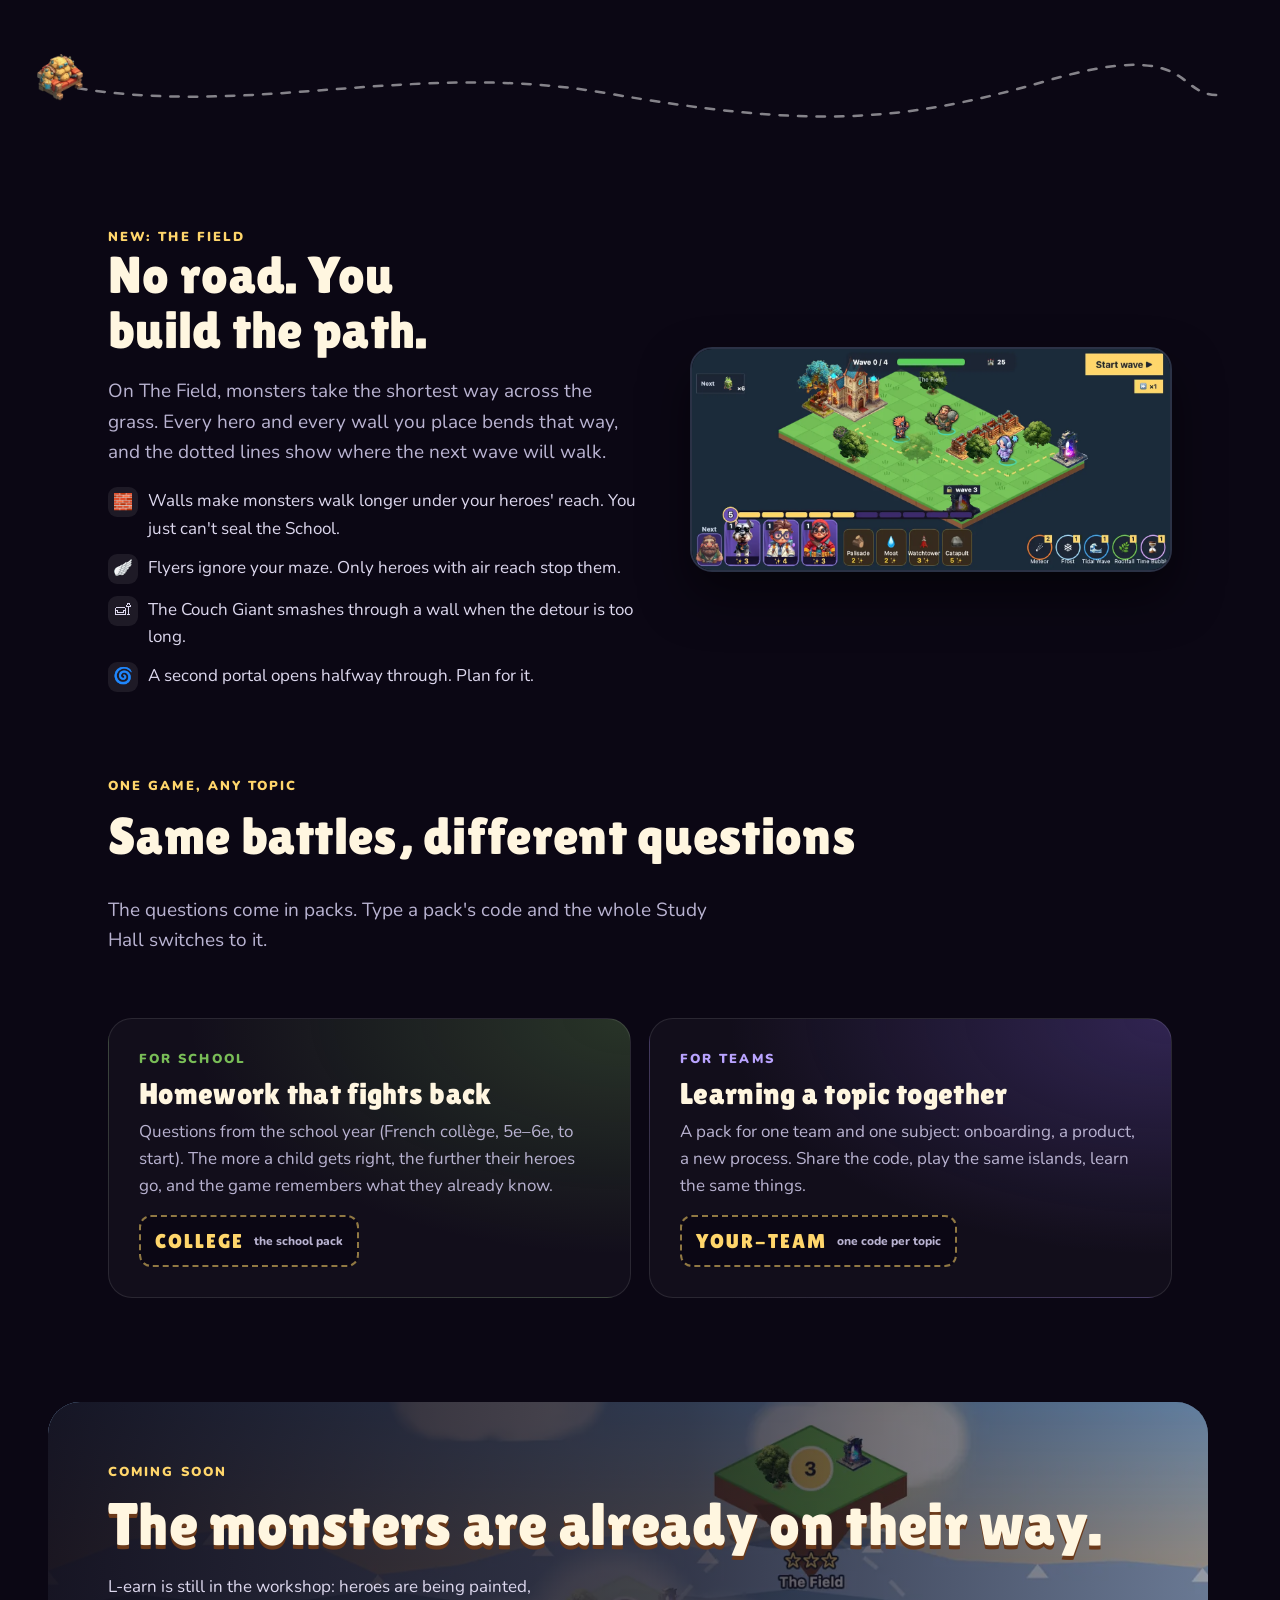
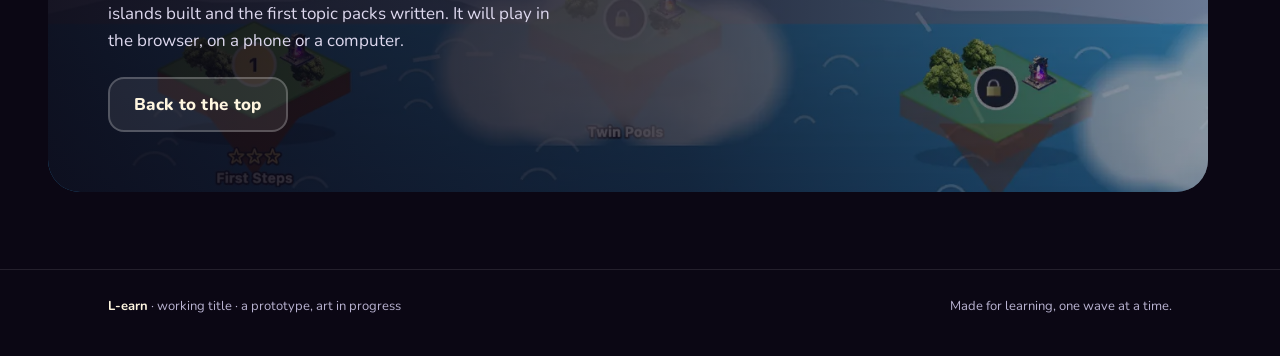
==== commit 72e72064: "Publish 4c5fe2a" ====
--- a/welcome/index.html
+++ b/welcome/index.html
@@ -45,6 +45,7 @@
 .btn:active { transform: translateY(3px); box-shadow: 0 2px 0 var(--gold-deep); }
 .btn.ghost { background: rgba(255, 255, 255, .08); color: var(--cream); box-shadow: inset 0 0 0 2px rgba(255, 255, 255, .22); font-family: var(--body); font-weight: 800; font-size: 17px; }
 .btn.ghost:hover { background: rgba(255, 255, 255, .14); }
+.soon { font-family: var(--display); font-size: 15px; letter-spacing: .6px; color: var(--gold); border: 2px dashed rgba(255, 214, 107, .55); border-radius: 12px; padding: 6px 12px; white-space: nowrap; }
 .btn.small { font-size: 16px; padding: 9px 16px; border-radius: 12px; box-shadow: 0 3px 0 var(--gold-deep); }
 
 /* Top bar */
@@ -159,12 +160,9 @@
 .final { position: relative; isolation: isolate; overflow: hidden; border-radius: 32px; margin-inline: var(--gutter); margin-block: 20px clamp(40px, 6vw, 80px); max-width: calc(var(--max) - 0px); }
 .final::before { content: ''; position: absolute; inset: 0; z-index: -2; background: url(img/map.webp) center / cover; }
 .final::after { content: ''; position: absolute; inset: 0; z-index: -1; background: linear-gradient(90deg, rgba(11, 7, 20, .92) 0%, rgba(11, 7, 20, .72) 55%, rgba(11, 7, 20, .35) 100%); }
-.final-in { display: grid; grid-template-columns: minmax(0, 1fr) auto; gap: 28px; align-items: center; padding: clamp(28px, 5vw, 60px); }
+.final-in { display: grid; grid-template-columns: minmax(0, 1fr); gap: 28px; align-items: center; padding: clamp(28px, 5vw, 60px); }
 .final h2 { font-size: clamp(34px, 5.4vw, 60px); text-shadow: 0 4px 0 #6b3a1a; }
 .final p { color: #ddd8ee; max-width: 46ch; }
-.qr { background: var(--cream); color: var(--night); border-radius: 20px; padding: 12px 12px 10px; text-align: center; box-shadow: 0 18px 40px rgba(0, 0, 0, .45); transform: rotate(2deg); }
-.qr img { width: 168px; height: 168px; image-rendering: pixelated; }
-.qr span { display: block; font-weight: 900; font-size: 13px; margin-top: 4px; }
 footer { color: var(--muted); font-size: 13px; padding-block: 26px 40px; border-top: 1px solid var(--line); }
 footer .wrap { display: flex; flex-wrap: wrap; gap: 8px 20px; justify-content: space-between; }
 
@@ -175,7 +173,6 @@
   .monsters { grid-template-columns: repeat(2, minmax(0, 1fr)); }
   .topics { grid-template-columns: minmax(0, 1fr); }
   .final-in { text-align: left; }
-  .qr { justify-self: start; }
   .split .shot { order: -1; }
 }
 @media (max-width: 520px) {
@@ -186,7 +183,7 @@
   .mon { grid-template-columns: minmax(0, 1fr); justify-items: center; align-content: start; text-align: center; padding: 14px 10px; }
   .mon .pic { width: 64px; height: 64px; }
   .rail { grid-auto-columns: 62%; }
-  .bar .btn.small { font-size: 14px; padding: 8px 12px; }
+  .bar .soon { font-size: 13px; padding: 5px 10px; }
   .device { transform: rotate(-2deg); }
 }
 @media (prefers-reduced-motion: reduce) {
@@ -202,7 +199,7 @@
 <header class="bar">
   <div class="wrap">
     <a class="logo" href="#top" aria-label="L-earn, back to top">L-<span>earn</span></a>
-    <a class="btn small" href="../">▶ Play the demo</a>
+    <span class="soon">Coming soon</span>
   </div>
 </header>
 
@@ -214,10 +211,10 @@
         <h1 style="margin-top:14px">Defend the School.<em>Learn to grow stronger.</em></h1>
         <p class="lede">Monsters are marching on the School. Your heroes hold the line, and every question you get right in the Study Hall makes them hit harder, reach further and last longer.</p>
         <div class="ctas">
-          <a class="btn" href="../">▶ Play the demo</a>
-          <a class="btn ghost" href="#loop">How it works</a>
+          <a class="btn" href="#loop">How it works</a>
+          <a class="btn ghost" href="#heroes">Meet the heroes</a>
         </div>
-        <p class="note">Plays in the browser, on a phone (sideways) or a computer. The demo asks for a code.</p>
+        <p class="note">Coming soon: plays in the browser, on a phone or a computer.</p>
       </div>
       <div class="stage">
         <div class="device"><span class="notch"></span><img src="img/battle.webp" alt="A battle on Twin Pools: the School and the Tree of Knowledge on the left, heroes on the road, monsters coming out of two portals, hero cards and spells along the bottom" width="1400" height="647"></div>
@@ -362,13 +359,11 @@
   <div class="final">
     <div class="final-in">
       <div>
-        <div class="eyebrow">Ready?</div>
+        <div class="eyebrow">Coming soon</div>
         <h2 style="margin:10px 0 12px">The monsters are already on their way.</h2>
-        <p>Play the demo in your browser. On a phone, hold it sideways; on iPhone, Share → Add to Home Screen plays it full screen.</p>
-        <div class="ctas" style="margin-top:22px"><a class="btn" href="../">▶ Defend the School</a></div>
-        <p class="note">The demo asks for a code: ask the person who showed you this page.</p>
-      </div>
-      <div class="qr"><img src="img/qr.png" alt="QR code that opens the L-earn demo" width="168" height="168"><span>Scan to play on your phone</span></div>
+        <p>L-earn is still in the workshop: heroes are being painted, islands built and the first topic packs written. It will play in the browser, on a phone or a computer.</p>
+        <div class="ctas" style="margin-top:22px"><a class="btn ghost" href="#top">Back to the top</a></div>
+      </div>
     </div>
   </div>
 </main>
@@ -377,17 +372,5 @@
   <div class="wrap"><span><b style="color:var(--cream)">L-earn</b> · working title · a prototype, art in progress</span><span>Made for learning, one wave at a time.</span></div>
 </footer>
 
-<script>
-// Doof turns on the spot: eight renders of the 3D model, one every 45°.
-(function () {
-  var img = document.getElementById('doof');
-  if (!img || matchMedia('(prefers-reduced-motion: reduce)').matches) return;
-  var frames = ['000', '045', '090', '135', '180', '225', '270', '315'].map(function (h) { var i = new Image(); i.src = 'img/doof_' + h + '.webp'; return i.src; });
-  var k = 1, paused = false;
-  img.parentElement.addEventListener('mouseenter', function () { paused = true; });
-  img.parentElement.addEventListener('mouseleave', function () { paused = false; });
-  setInterval(function () { if (paused || document.hidden) return; k = (k + 1) % frames.length; img.src = frames[k]; }, 260);
-})();
-</script>
 </body>
 </html>
